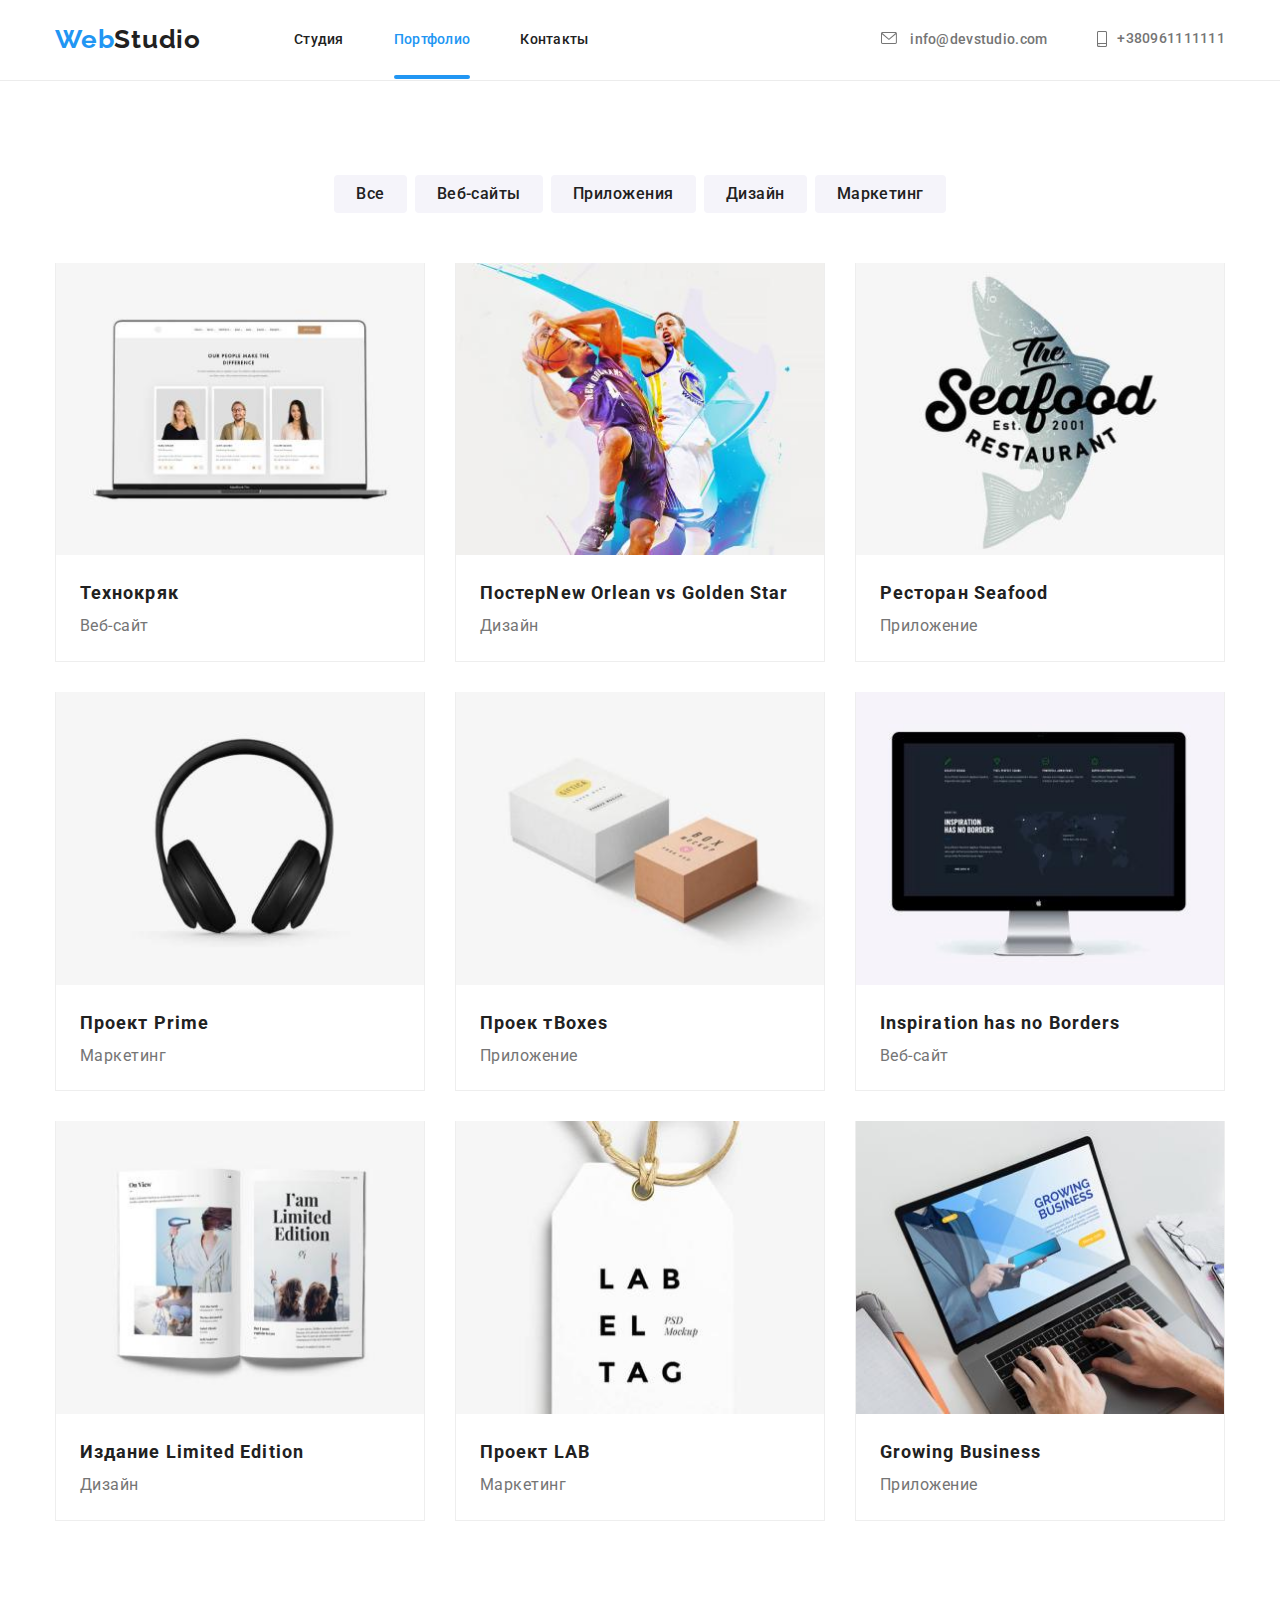
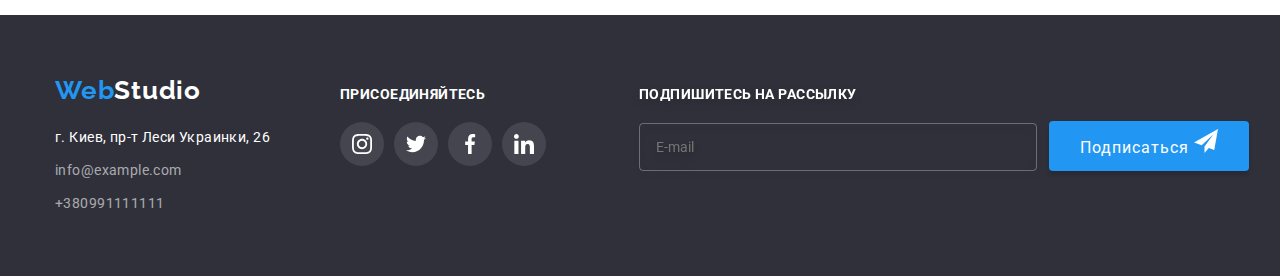
==== portfolio.html @ a3e9f8aa "Скопированы файлы" ====
<!DOCTYPE html>
<html lang="ru">

<head>
    <meta charset="UTF-8">
    <meta http-equiv="X-UA-Compatible" content="IE=edge">
    <meta name="viewport" content="width=device-width, initial-scale=1.0">
    <title>Document</title>
    <link rel="preconnect" href="https://fonts.googleapis.com"/>
    <link rel="preconnect" href="https://fonts.gstatic.com" crossorigin />
    <link href="https://fonts.googleapis.com/css2?family=Roboto:wght@400;500;700;900&family=Raleway:wght@700&display=swap"
      rel="stylesheet"/>
      <link rel="stylesheet" href="./css/modern-normalize.css">
    <link rel="stylesheet" href="./css/styles.css">
</head>
<body>
    <!--Header-->
    <header class="page-header">
        <div class="conteiner header-conteiner ">
            <nav class="section-nav">
                <a class="logo header-logo" lang="en" href="index.html">Web<span class="logo-dark">Studio</span></a>
                <ul class="menu-nav-list">
                    <li class="menu-nav-item"> <a class="menu-nav" href="index.html">Студия</a></li>
                    <li class="menu-nav-item"><a class="menu-nav current" href="portfolio.html">Портфолио</a></li>
                    <li class="menu-nav-item"><a class="menu-nav" href="">Контакты</a></li>
                </ul>
            </nav>
            <ul class="header-contacts">
                <li class="header-mail-item">
                    <a class="header-mail" lang="en" href="mailto:info@devstudio.com">
                        <svg class="contact-icon" width="16" height="12">
                            <use href="./images/icons.svg#icon-mail"></use>
                        </svg>
                        info@devstudio.com</a>
                </li>
                <li class="header-tel-item">
                    <a class="header-tel" href="tel:+380961111111">
                        <svg class="contact-icon" width="10" height="16">
                            <use href="./images/icons.svg#icon-smartphone"></use>
                        </svg>
                        +380961111111</a>
                </li>
            </ul>
        </div>
    </header>
    <main>
        <section class="section">
            <div class="conteiner">
            <h1 class="visually-hidden">Проекты</h1>
             <ul class="filters-list">
                <li class="filter-item"><button class="filter-btn" type="button">Все</button></li>
                <li class="filter-item"><button class="filter-btn" type="button">Веб-сайты</button></li>
                <li class="filter-item"><button class="filter-btn" type="button">Приложения</button></li>
                <li class="filter-item"><button class="filter-btn" type="button">Дизайн</button></li>
                <li class="filter-item"><button class="filter-btn" type="button">Маркетинг</button></li>
             </ul>
            <ul class="project-list">           
                <li class="project-item">
                    <a href=""class="project-link">
                    <div class="overlay">
                    <img src="./images/Технокряк.jpg" width="370" alt="Технокряк">
                    <p class="card-text"> Технокряк это современная площадка распространения коронавируса. Компании используют эту платформу 
                        для цифрового шпионажа и атак на защищённые сервера конкурентов.
                    </p>
                    </div>
                    <div class="project-title-text-discription"> 
                    <h2 class="project-title">Технокряк</h2>
                    <p class="project-text">Веб-сайт</p>
                    </div>
                    </a>            
                </li>             
                <li class="project-item">
                    <a href="" class="project-link">
                    <div class="overlay">
                    <img src="./images/Постер-New-Orlean-vs-Golden-Star.jpg" width="370" alt="Постер New Orlean vs Golden Star">
                    <p class="card-text"> Технокряк это современная площадка распространения коронавируса. Компании используют эту платформу
                        для цифрового шпионажа и атак на защищённые сервера конкурентов.
                    </p>
                    </div>
                    <div class="project-title-text-discription">  
                    <h2 class="project-title">Постер<span lang="en">New Orlean vs Golden Star</span></h2>
                    <p class="project-text">Дизайн</p>
                    </div>
                    </a>               
                </li>
                <li class="project-item">
                    <a href="" class="project-link">
                    <div class="overlay">
                    <img src="./images/Ресторан-Seafood.jpg" width="370" alt="Ресторан Seafood">
                    <p class="card-text"> Технокряк это современная площадка распространения коронавируса. Компании используют эту платформу
                        для цифрового шпионажа и атак на защищённые сервера конкурентов.
                    </p>
                    </div>
                    <div class="project-title-text-discription">  
                    <h2 class="project-title">Ресторан <span lang="en">Seafood</span></h2>
                    <p class="project-text">Приложение</p>
                    </div>
                    </a>               
                </li>
                <li class="project-item">
                    <a href="" class="project-link">
                    <div class="overlay">
                    <img src="./images/Проект-Prime.jpg" width="370" alt="Проект Prime">
                    <p class="card-text"> Технокряк это современная площадка распространения коронавируса. Компании используют эту платформу
                        для цифрового шпионажа и атак на защищённые сервера конкурентов.
                    </p>
                    </div>
                    <div class="project-title-text-discription">  
                    <h2 class="project-title">Проект <span lang="en">Prime</span></h2>
                    <p class="project-text">Маркетинг</p>
                </div>
                    </a>               
                </li>
                <li class="project-item">
                    <a href="" class="project-link">
                    <div class="overlay">
                    <img src="./images/Проект-Boxes.jpg" width="370" alt="Проект Boxes">
                    <p class="card-text"> Технокряк это современная площадка распространения коронавируса. Компании используют эту платформу
                        для цифрового шпионажа и атак на защищённые сервера конкурентов.
                    </p>
                    </div>
                    <div class="project-title-text-discription">  
                    <h2 class="project-title">Проек т<span lang="en">Boxes</span></h2>
                    <p class="project-text">Приложение</p>
                    </div>
                    </a>              
                </li>
                <li class="project-item">
                    <a href="" class="project-link">
                    <div class="overlay">
                    <img src="./images/Inspiration-has-no-Borders.jpg" width="370" alt="Inspiration has no Borders">
                    <p class="card-text"> Технокряк это современная площадка распространения коронавируса. Компании используют эту платформу
                        для цифрового шпионажа и атак на защищённые сервера конкурентов.
                    </p>
                    </div>
                    <div class="project-title-text-discription">  
                    <h3 class="project-title">Inspiration has no Borders</h3>
                    <p class="project-text">Веб-сайт</p>
                    </div>
                    </a>              
                </li>
                <li class="project-item">
                    <a href="" class="project-link">
                    <div class="overlay">
                        <img src="./images/Издание-Limited-Edition.jpg" width="370" alt="Издание Limited Edition">
                        <p class="card-text"> Технокряк это современная площадка распространения коронавируса. Компании используют эту платформу
                        для цифрового шпионажа и атак на защищённые сервера конкурентов.
                        </p>
                    </div>
                    <div class="project-title-text-discription">  
                        <h2 class="project-title">Издание <span lang="en">Limited Edition</span></h2>
                        <p class="project-text">Дизайн</p>
                    </div>
                    </a>              
                </li>
                <li class="project-item">
                    <a href="" class="project-link">
                    <div class="overlay">
                        <img src="./images/Проект-LAB.jpg" width="370" alt="Проект LAB">
                        <p class="card-text"> Технокряк это современная площадка распространения коронавируса. Компании используют эту платформу
                        для цифрового шпионажа и атак на защищённые сервера конкурентов.
                        </p>
                    </div>
                    <div class="project-title-text-discription">  
                        <h2 class="project-title">Проект <span lang="en">LAB</span></h2>
                        <p class="project-text">Маркетинг</p>
                    </div>
                    </a>
                </li>
                <li class="project-item">
                    <a href="" class="project-link">
                    <div class="overlay">
                        <img src="./images/Growing-Business.jpg" width="370" alt="Growing Business">
                        <p class="card-text"> Технокряк это современная площадка распространения коронавируса. Компании используют эту платформу
                        для цифрового шпионажа и атак на защищённые сервера конкурентов.
                        </p>
                    </div>
                    <div class="project-title-text-discription">  
                        <h2 class="project-title">Growing Business</h2>
                        <p class="project-text">Приложение</p>
                    </div>
                    </a>
                </li>
            </ul>
            </div>
        </section>
    </main>
<footer>
    <!--footer-->
    <section class="footer-section">
        <div class="conteiner main-footer-conteiner">
            <div class="contacts-info">
                <a class="logo" lang="en" href="">Web<span class="logo-white">Studio</span></a>
                <address class="address-section">
                    <ul class="list">
                        <li class="address-item">г. Киев, пр-т Леси Украинки, 26</li>
                        <li><a class="footer-mail" lang="en" href="mailto:info@example.com"> info@example.com</a>
                        </li>
                        <li><a class="footer-tel" href="tel:+380991111111">+380991111111</a></li>
                    </ul>
                </address>
            </div>
            <div class="footer-social">
                <h2 class="footer-title">присоединяйтесь</h2>
                <ul class="footer-social-list">
                    <li class="footer-social-item">
                        <a href="" class="footer-link">
                            <svg class="footer-icon" width="20" height="20">
                                <use href="./images/icons.svg#icon-instagram-footer"></use>
                            </svg>
                        </a>
                    </li>
                    <li class="footer-social-item">
                        <a href="" class="footer-link">
                            <svg class="footer-icon" width="20" height="20">
                                <use href="./images/icons.svg#icon-twitter-footer"></use>
                            </svg>
                        </a>
                    </li>
                    <li class="footer-social-item">
                        <a href="" class="footer-link">
                            <svg class="footer-icon" width="20" height="20">
                                <use href="./images/icons.svg#icon-facebok-footer"></use>
                            </svg>
                        </a>
                    </li>
                    <li class="footer-social-item">
                        <a href="" class="footer-link">
                            <svg class="footer-icon" width="20" height="20">
                                <use href="./images/icons.svg#icon-linkedin-footer"></use>
                            </svg>
                        </a>
                    </li>
                </ul>
            </div>
            <div class="footer-block">
                <form action="#" class="footer-form">
                    <div class="footer-form-box">
                        <label for="email" class="footer-form-text">Подпишитесь на рассылку
                            <input class="footer-input" type="email" name="user-email" id="email" placeholder="E-mail">
                        </label>
                    </div>
                    <button class="footer-form-btn" type="submit">Подписаться
                        <svg Width="24" height=24px>
                            <use href="./images/icons.svg#icon-icon-send"></use>
                        </svg>
                    </button>
                </form>
            </div>
        </div>
    </section>
</footer>
</body>
</html>
---- css/styles.css ----
:root {
  --main-color: #212121;
  --primary-text-color: #757575;
  --secondary-text-color: #ffffff;
  --hover-foces-color: #2196f3;
}
p,
h1,
h2,
h3,
h4,
h5,
h6 {
  margin: 0;
}
ul {
  margin: 0;
  padding: 0;
  list-style: none;
}
img {
  display: block;
  max-width: 100%;
  height: auto;
}

body {
  font-family: 'Roboto', sans-serif;
  color: var(--main-color);
}
.conteiner {
  width: 1200px;
  padding-left: 15px;
  padding-right: 15px;
  margin: 0 auto;
}
.visually-hidden {
  position: absolute;
  white-space: nowrap;
  width: 1px;
  height: 1px;
  overflow: hidden;
  border: 0;
  padding: 0;
  clip: rect(0 0 0 0);
  clip-path: inset(50%);
  margin: -1px;
}
a {
  text-decoration: none;
}

/*----header----*/
.page-header {
  padding-top: 24px;
  padding-bottom: 25px;
  border-bottom: 1px solid #ececec;
}
.header-conteiner {
  display: flex;
  align-items: center;
}
.logo {
  font-family: Raleway;
  font-weight: 700;
  font-size: 26px;
  line-height: 1.19;
  letter-spacing: 0.03em;
  color: var(--hover-foces-color);
}
.logo-dark {
  color: var(--main-color);
}
.logo-white {
  color: var(--secondary-text-color);
}
.section-nav {
  display: flex;
  align-items: center;
  border-bottom: var(--main-color);
}
.menu-nav-list {
  display: flex;
}
.header-contacts {
  display: flex;
  margin-left: auto;
}
.menu-nav-list .menu-nav-item:first-child {
  margin-left: 0;
}
.menu-nav-item {
  margin-left: 50px;
}
.header-logo {
  margin-right: 93px;
}
.menu-nav {
  font-weight: 500;
  font-size: 14px;
  line-height: 1.14;
  letter-spacing: 0.02em;
  color: var(--main-color);
  text-decoration: none;
  position: relative;
  transition: color 250ms cubic-bezier(0.4, 0, 0.2, 1);
}
.menu-nav.current {
  color: var(--hover-foces-color);
}
.menu-nav.current:after {
  position: absolute;
  content: '';
  display: block;
  width: 100%;
  height: 4px;
  border-radius: 2px;
  background-color: var(--hover-foces-color);
  bottom: -32px;
}
.menu-nav-item :hover,
.menu-nav-item :focus {
  color: var(--hover-foces-color);
}

.header-mail {
  font-weight: 500;
  font-size: 14px;
  line-height: 1.14;
  letter-spacing: 0.02em;
  color: var(--primary-text-color);
  transition: color 250ms cubic-bezier(0.4, 0, 0.2, 1);
}
.header-mail-item {
  margin-right: 50px;
}
.header-mail-item :hover,
.header-mail-item :focus {
  color: var(--hover-foces-color);
}
.header-tel {
  font-weight: 500;
  font-size: 14px;
  line-height: 1.14;
  letter-spacing: 0.02em;
  color: var(--primary-text-color);
  display: flex;
  align-items: center;
  transition: color 250ms cubic-bezier(0.4, 0, 0.2, 1);
}
.header-tel-item :hover,
.header-tel-item :focus {
  color: var(--hover-foces-color);
}
.header-contacts {
  display: flex;
  justify-content: center;
  align-items: center;
}
.contact-icon {
  margin-right: 10px;
  fill: var(--primary-text-color);
  transition: fill 250ms cubic-bezier(0.4, 0, 0.2, 1);
}
.header-tel-item :hover .contact-icon,
.header-tel-item :focus .contact-icon {
  fill: var(--hover-foces-color);
}
.header-mail-item :hover .contact-icon,
.header-mail-item :focus .contact-icon {
  fill: var(--hover-foces-color);
}

/*----index-html----*/
.section {
  padding-top: 94px;
  padding-bottom: 94px;
}

/*----heading-section----*/
.heading-section {
  padding: 200px 0;
  background-color: #2f303a;
  background-image: linear-gradient(
      rgba(47, 48, 58, 0.4),
      rgba(47, 48, 58, 0.4)
    ),
    url(../images/hero.jpg);
  background-repeat: no-repeat;
  background-size: cover;
  background-position: center;
  max-width: 1600px;
  margin-left: auto;
  margin-right: auto;
}

.heading-conteiner {
  text-align: center;
}
.heading {
  font-weight: 900;
  font-size: 44px;
  line-height: 1.36;
  text-align: center;
  letter-spacing: 0.06em;
  text-transform: uppercase;
  color: var(--secondary-text-color);
  margin-bottom: 30px;
  width: 696px;
  margin-right: auto;
  margin-left: auto;
}
.btn {
  min-width: 200px;
  height: 50px;
  cursor: pointer;
  font-size: 16px;
  line-height: 1.87;
  letter-spacing: 0.06em;
  color: var(--secondary-text-color);
  background: #2196f3;
  box-shadow: 0px 4px 4px rgba(0, 0, 0, 0.15);
  border-radius: 4px;
  border: transparent;
}

/*----feature-section----*/
.feature-list {
  display: flex;
}
.feature-list .feature-item {
  width: calc((100% - 90px) / 4);
  margin-right: 30px;
}
.feature-list .feature-item:nth-child(4n) {
  margin-right: 0px;
}
.subtitle {
  font-size: 14px;
  line-height: 1.14;
  letter-spacing: 0.03em;
  text-transform: uppercase;
  color: var(--main-color);
  margin-bottom: 10px;
}
.text {
  font-size: 14px;
  line-height: 1.71;
  letter-spacing: 0.03em;
  color: var(--primary-text-color);
}
.feature-thumb {
  background-color: #f5f4fa;
  border-radius: 4px;
  padding: 25px;
  margin-bottom: 30px;
  display: flex;
  justify-content: center;
}
/*----work-section----*/
.work-section {
  padding-top: 0;
}
.work-title {
  font-size: 36px;
  line-height: 1.16;
  text-align: center;
  letter-spacing: 0.03em;
  color: var(--main-color);
  margin-bottom: 50px;
}
.work-list {
  display: flex;
}
.work-list .work-item:first-child {
  margin-left: 0;
}
.work-item {
  margin-left: 30px;
  position: relative;
}
.label {
  display: flex;
  justify-content: center;
  align-items: center;

  background-color: rgba(47, 48, 58, 0.8);
  position: absolute;
  width: 100%;
  height: 70px;
  bottom: 0;
}
.label-text {
  font-weight: 700;
  font-size: 14px;
  line-height: 1.14;
  text-align: center;
  letter-spacing: 0.03em;
  text-transform: uppercase;
  color: var(--secondary-text-color);
}

/*----command-section----*/
.command-section {
  background-color: #f5f4fa;
}
.command-title {
  font-size: 36px;
  line-height: 1.16;
  text-align: center;
  letter-spacing: 0.03em;
  color: var(--main-color);
  margin-bottom: 50px;
}
.command-list {
  display: flex;
}
.command-item {
  background: #ffffff;
  box-shadow: 0px 1px 3px rgba(0, 0, 0, 0.12), 0px 1px 1px rgba(0, 0, 0, 0.14),
    0px 2px 1px rgba(0, 0, 0, 0.2);
  border-radius: 0px 0px 4px 4px;
  margin-right: 30px;
}
.command-list .command-item:last-child {
  margin-right: 0;
}
.command-item-discription {
  padding-bottom: 30px;
  padding-top: 30px;
}
.name {
  font-size: 16px;
  line-height: 1.18;
  text-align: center;
  letter-spacing: 0.03em;
  color: var(--main-color);
  margin-bottom: 10px;
}
.position {
  font-size: 16px;
  line-height: 1.18;
  text-align: center;
  letter-spacing: 0.03em;
  color: var(--primary-text-color);
  margin-bottom: 16px;
}

.social-list {
  display: flex;
  justify-content: center;
}
.social-item {
  width: 44px;
  height: 44px;
  margin-right: 10px;
}
.social-item:last-child {
  margin-right: 0;
}
.social-link {
  width: 100%;
  height: 100%;
  display: flex;
  align-items: center;
  justify-content: center;
  border-radius: 50%;
  transition: background-color 250ms cubic-bezier(0.4, 0, 0.2, 1);
}
.social-icon {
  fill: #afb1b8;
  transition: fill 250ms cubic-bezier(0.4, 0, 0.2, 1);
}
.social-link:hover,
.social-link:focus {
  background-color: var(--hover-foces-color);
}
.social-link:hover .social-icon,
.social-link:focus .social-icon {
  fill: var(--secondary-text-color);
}
/*----clients-section----*/
.clients-title {
  font-size: 36px;
  line-height: 1.16;
  text-align: center;
  letter-spacing: 0.03em;
  margin-bottom: 50px;
}
.clients-list {
  display: flex;
  justify-content: center;
}
.clients-item {
  width: 170px;
  height: 92px;
  margin-right: 30px;
}
.clients-item:last-child {
  margin-right: 0;
}
.clients-link {
  width: 100%;
  height: 100%;
  display: flex;
  align-items: center;
  justify-content: center;
  border: 1px solid #afb1b8;
  border-radius: 4px;
  transition: border-color 250ms cubic-bezier(0.4, 0, 0.2, 1);
}
.clients-link:hover,
.clients-link:focus {
  border-color: var(--hover-foces-color);
}
.clients-link:hover .clients-icon,
.clients-link:focus .clients-icon {
  fill: var(--hover-foces-color);
}

.clients-icon {
  fill: #afb1b8;
  transition: fill 250ms cubic-bezier(0.4, 0, 0.2, 1);
}

/*----footer----*/
.footer-section {
  background-color: #2f303a;
  padding-top: 60px;
  padding-bottom: 60px;
}
.main-footer-conteiner {
  align-items: baseline;
  display: flex;
}
.address-section {
  margin-top: 20px;
}
.address-item {
  font-style: normal;
  font-size: 14px;
  line-height: 1.71;
  letter-spacing: 0.03em;
  color: var(--secondary-text-color);
  margin-bottom: 9px;
  display: block;
}
.footer-mail {
  font-style: normal;
  font-size: 14px;
  line-height: 1.71;
  letter-spacing: 0.03em;
  color: rgba(255, 255, 255, 0.6);
  display: block;
  margin-bottom: 9px;
}
.footer-tel {
  font-style: normal;
  font-size: 14px;
  line-height: 1.71;
  letter-spacing: 0.03em;
  color: rgba(255, 255, 255, 0.6);
  margin-top: 9px;
}
.contacts-info {
  margin-right: 70px;
}
.footer-title {
  font-size: 14px;
  line-height: 16px;
  letter-spacing: 0.03em;
  text-transform: uppercase;
  color: var(--secondary-text-color);
  margin-bottom: 20px;
}
.footer-social-list {
  display: flex;
  align-items: center;
  justify-content: center;
  border-radius: 50%;
}
.footer-social-item {
  width: 44px;
  height: 44px;
  margin-right: 10px;
}
.footer-social-item:last-child {
  margin-right: 0;
}
.footer-link {
  width: 100%;
  height: 100%;
  display: flex;
  align-items: center;
  justify-content: center;
  border-radius: 50%;
  background-color: rgba(255, 255, 255, 0.1);
  transition: background-color 250ms cubic-bezier(0.4, 0, 0.2, 1);
}
.footer-icon {
  fill: var(--secondary-text-color);
}
.footer-link:hover,
.footer-link:focus {
  background-color: var(--hover-foces-color);
}
/*----portfolio-html----*/
.filters-list {
  display: flex;
  justify-content: center;
  margin-bottom: 50px;
}
.filters-list .filter-item + .filter-item {
  margin-left: 8px;
}
.filter-btn {
  font-family: Roboto;
  font-weight: 500;
  font-size: 16px;
  line-height: 1.62;
  text-align: center;
  letter-spacing: 0.03em;
  color: var(--main-color);
  border-style: var(--secondary-text-color);
  background-color: #f5f4fa;
  border-radius: 4px;
  padding: 6px 22px;
  transition: background-color 250ms cubic-bezier(0.4, 0, 0.2, 1),
    color 250ms cubic-bezier(0.4, 0, 0.2, 1),
    box-shadow 250ms cubic-bezier(0.4, 0, 0.2, 1);
}
.filter-item :hover,
.filter-item :focus {
  background-color: var(--hover-foces-color);
  color: #ffffff;
  cursor: pointer;
  border-radius: 4px;
  box-shadow: 0px 3px 1px rgba(0, 0, 0, 0.1), 0px 1px 2px rgba(0, 0, 0, 0.08),
    0px 2px 2px rgba(0, 0, 0, 0.12);
}

/*----project-section----*/
.project-list {
  display: flex;
  flex-wrap: wrap;
}
.project-item {
  width: 370px;
  margin-right: 30px;
  margin-bottom: 30px;
  background-color: #ffffff;
  border-right: 1px solid #eeeeee;
  border-bottom: 1px solid #eeeeee;
  border-left: 1px solid #eeeeee;
}

.project-item:nth-last-child(-n + 3) {
  margin-bottom: 0;
}
.project-item:nth-child(3n) {
  margin-right: 0;
}

.project-title {
  font-size: 18px;
  line-height: 2;
  letter-spacing: 0.06em;
  color: var(--main-color);
}
.project-text {
  font-size: 16px;
  line-height: 1.87;
  letter-spacing: 0.03em;
  color: var(--primary-text-color);
}
.project-title-text-discription {
  padding: 20px 24px 20px 24px;
}
.project-link {
  display: block;
  text-decoration: none;
  transition: box-shadow 250ms cubic-bezier(0.4, 0, 0.2, 1);
}
.project-link:hover,
.project-link:focus {
  box-shadow: 0px 1px 1px rgba(0, 0, 0, 0.12), 0px 4px 4px rgba(0, 0, 0, 0.06),
    1px 4px 6px rgba(0, 0, 0, 0.16);
}
.card-text {
  position: absolute;
  top: 100%;
  height: 100%;
  font-size: 18px;
  line-height: 1.55;
  letter-spacing: 0.03em;
  color: var(--secondary-text-color);
  background-color: rgba(33, 150, 243, 0.9);
  justify-content: center;
  text-align: left;
  padding: 63px 24px;
  transform: translateY(0);
  transition: transform 250ms cubic-bezier(0.4, 0, 0.2, 1);
}
.overlay {
  position: relative;
  overflow: hidden;
  display: flex;
}
.project-link:hover .card-text,
.project-link:focus .card-text {
  pointer-events: auto;
  transform: translateY(-100%);
}

.backdrop {
  width: 100vw;
  height: 100vh;
  background-color: rgba(0, 0, 0, 0.2);
  position: fixed;
  top: 0;
  transition: opacity 250ms cubic-bezier(0.4, 0, 0.2, 1),
    visibility 250ms cubic-bezier(0.4, 0, 0.2, 1);
}
.modal {
  position: absolute;
  width: 528px;
  min-height: 581px;
  background-color: var(--secondary-text-color);
  box-shadow: 0px 1px 3px rgba(0, 0, 0, 0.12), 0px 1px 1px rgba(0, 0, 0, 0.14),
    0px 2px 1px rgba(0, 0, 0, 0.2);
  border-radius: 4px;
  top: 50%;
  left: 50%;
  transform: translate(-50%, -50%);
  padding: 40px;
}
.modal-btn {
  cursor: pointer;
  background-color: var(--secondary-text-color);
  border: 1px solid rgba(0, 0, 0, 0.1);
  width: 30px;
  height: 30px;
  border-radius: 50%;
  position: absolute;
  top: 10px;
  right: 10px;
  display: flex;
  justify-content: center;
  align-items: center;
}
.backdrop.is-hidden {
  visibility: hidden;
  opacity: 0;
  pointer-events: none;
}
.modal-close-icon {
  fill: currentColor;
}
.modal-btn:hover,
.modal-btn:focus {
  color: var(--hover-foces-color);
}
.modal-form {
  display: flex;
  flex-direction: column;
}
.modal-form-head {
  font-weight: 700;
  font-size: 20px;
  line-height: 1.15;
  text-align: center;
  letter-spacing: 0.03em;
  color: var(--main-color);
  margin-bottom: 12px;
}
.modal-form-field {
  font-family: Roboto;
  font-style: normal;
  font-weight: 400;
  font-size: 12px;
  line-height: 14px;
  letter-spacing: 0.01em;
  color: var(--primary-text-color);
  margin-bottom: 10px;
}
.modal-form-wrapper {
  display: block;
  position: relative;
  margin-top: 4px;
}
.modal-form-input:focus {
  outline: none;
  border-color: var(--hover-foces-color);
}
.modal-form-input {
  cursor: pointer;
  width: 100%;
  height: 40px;
  border: 1px solid rgba(33, 33, 33, 0.2);
  border-radius: 4px;
  padding-left: 42px;
  transition: border-color 250ms cubic-bezier(0.4, 0, 0.2, 1);
}
.modal-form-icon {
  position: absolute;
  width: 18px;
  height: 18px;
  display: block;
  top: 50%;
  left: 12px;
  transform: translateY(-50%);
  transition: fill 250ms cubic-bezier(0.4, 0, 0.2, 1);
}

.modal-form-input:focus + .modal-form-icon {
  fill: var(--hover-foces-color);
}

.modal-form-message {
  width: 100%;
  height: 120px;
  border: 1px solid rgba(33, 33, 33, 0.2);
  border-radius: 4px;
  margin-top: 4px;
  padding: 12px 16px;
  margin-bottom: 20px;
  transition: border-color 250ms cubic-bezier(0.4, 0, 0.2, 1);
}
.modal-form-message::placeholder {
  font-size: 14px;
  line-height: 1.14;
  letter-spacing: 0.01em;
  color: rgba(117, 117, 117, 0.5);
}
.modal-form-message:focus {
  outline: none;
  border-color: var(--hover-foces-color);
}
.modal-form-checkbox-label {
  display: flex;
  align-items: center;
  justify-content: center;
  font-size: 14px;
  line-height: 1.71;
  letter-spacing: 0.03em;
  color: var(--primary-text-color);

  margin-bottom: 30px;
}
.modal-form-checkbox-label::before {
  display: block;
  content: '';
  width: 16px;
  height: 15px;
  background: #ffffff;
  border: 2px solid #212121;
  border-radius: 2px;
  cursor: pointer;
  margin-right: 8.328px;
}
.modal-form-checkbox:checked + .modal-form-checkbox-label::before {
  background-image: url(../images/icon-check.svg);
  background-color: var(--hover-foces-color);
  background-position: center;
  background-size: cover;
  background-repeat: no-repeat;
  background-origin: border-box;
  border-color: var(--hover-foces-color);
}
.modal-form-checkbox :focus ~ .modal-form-checkbox-label ::before {
  outline: 0.2px solid var(--hover-foces-color);
}
.modal-form-checkbox-link {
  text-decoration-line: underline;
  color: var(--hover-foces-color);
}
.modal-form-btn {
  min-width: 200px;
  height: 50px;
  cursor: pointer;
  font-size: 16px;
  line-height: 1.87;
  letter-spacing: 0.06em;
  color: var(--secondary-text-color);
  background: #2196f3;
  box-shadow: 0px 4px 4px rgba(0, 0, 0, 0.15);
  border-radius: 4px;
  border: transparent;
  align-self: center;
}
.footer-block {
  margin-left: 93px;
  position: relative;
}
.footer-form {
  display: flex;
  align-items: flex-end;
}
.footer-input {
  width: 100%;
  padding: 15px 16px;
  background-color: inherit;
  border-radius: 4px;
  border: 1px solid rgba(255, 255, 255, 0.3);
  filter: drop-shadow(0px 4px 4px rgba(0, 0, 0, 0.15));
  margin-top: 20px;
}
.footer-form-text {
  font-weight: 700;
  font-size: 14px;
  line-height: 1.14;
  letter-spacing: 0.03em;
  text-transform: uppercase;
  color: var(--secondary-text-color);
  margin-bottom: 20px;
}
.footer-form-box {
  display: flex;
  flex-direction: column;
  width: 398px;
  background-color: inherit;
  filter: drop-shadow(0px 4px 4px rgba(0, 0, 0, 0.15));
  border-radius: 4px;
  margin-right: 12px;
}
.footer-form-btn {
  position: absolute;
  min-width: 200px;
  height: 50px;
  cursor: pointer;
  font-size: 16px;
  line-height: 1.87;
  letter-spacing: 0.06em;
  color: var(--secondary-text-color);
  background: #2196f3;
  box-shadow: 0px 4px 4px rgba(0, 0, 0, 0.15);
  border-radius: 4px;
  border: transparent;
  top: 33%;
  left: 100%;
}
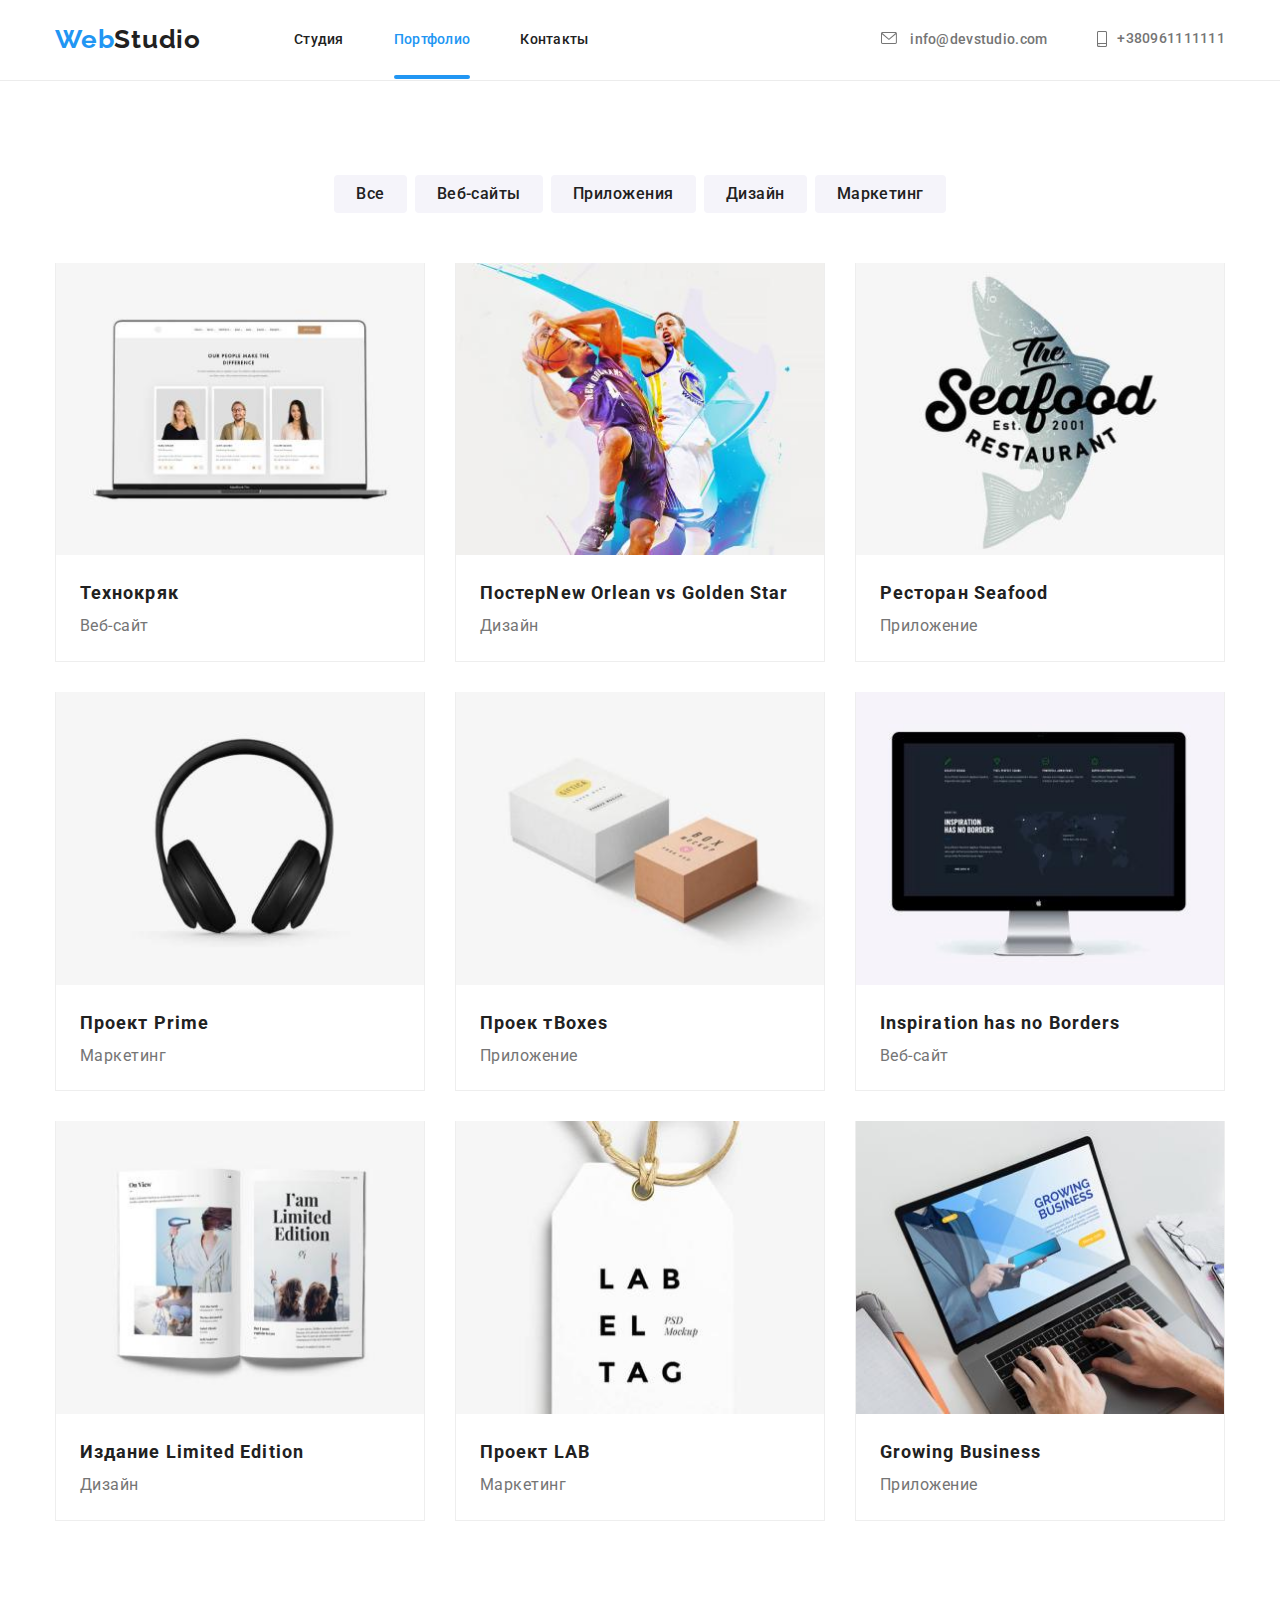
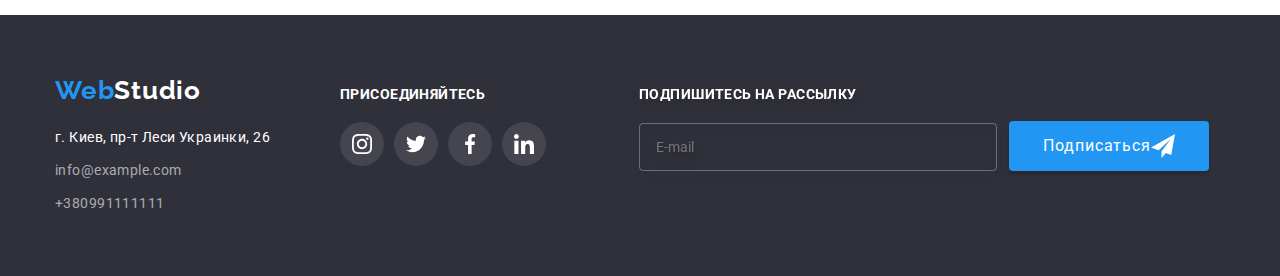
==== commit ef6fe1ef: "Выполнен рефакториyu CSS" ====
--- a/portfolio.html
+++ b/portfolio.html
@@ -11,7 +11,7 @@
     <link href="https://fonts.googleapis.com/css2?family=Roboto:wght@400;500;700;900&family=Raleway:wght@700&display=swap"
       rel="stylesheet"/>
       <link rel="stylesheet" href="./css/modern-normalize.css">
-    <link rel="stylesheet" href="./css/styles.css">
+    <link rel="stylesheet" href="./css/main.min.css">
 </head>
 <body>
     <!--Header-->
--- a/css/main.min.css
+++ b/css/main.min.css
@@ -0,0 +1,2 @@
+:root{--main-color: #212121;--primary-text-color: #757575;--secondary-text-color: #ffffff;--hover-foces-color: #2196f3}.visually-hidden{position:absolute;white-space:nowrap;width:1px;height:1px;overflow:hidden;border:0;padding:0;clip:rect(0 0 0 0);clip-path:inset(50%);margin:-1px}p,h1,h2,h3,h4,h5,h6{margin:0}ul{margin:0;padding:0;list-style:none}img{display:block;max-width:100%;height:auto}a{text-decoration:none}body{font-family:'Roboto', sans-serif;color:var(--main-color)}.conteiner{width:1200px;padding-left:15px;padding-right:15px;margin:0 auto}.section{padding-top:94px;padding-bottom:94px}.modal-form-btn{min-width:200px;height:50px;cursor:pointer;font-size:16px;line-height:1.87;letter-spacing:0.06em;color:var(--secondary-text-color);background:#2196f3;box-shadow:0px 4px 4px rgba(0,0,0,0.15);border-radius:4px;border:transparent;align-self:center}.social-list{display:flex;justify-content:center}.social-item{width:44px;height:44px;margin-right:10px}.social-item:last-child{margin-right:0}.social-link{width:100%;height:100%;display:flex;align-items:center;justify-content:center;border-radius:50%;transition:background-color 250ms cubic-bezier(0.4, 0, 0.2, 1)}.social-icon{fill:#afb1b8;transition:fill 250ms cubic-bezier(0.4, 0, 0.2, 1)}.social-link:hover,.social-link:focus{background-color:var(--hover-foces-color)}.social-link:hover .social-icon,.social-link:focus .social-icon{fill:var(--secondary-text-color)}.footer-social-list{display:flex;align-items:center;justify-content:center;border-radius:50%}.footer-social-item{width:44px;height:44px;margin-right:10px}.footer-social-item:last-child{margin-right:0}.footer-link{width:100%;height:100%;display:flex;align-items:center;justify-content:center;border-radius:50%;background-color:rgba(255,255,255,0.1);transition:background-color 250ms cubic-bezier(0.4, 0, 0.2, 1)}.footer-icon{fill:var(--secondary-text-color)}.footer-link:hover,.footer-link:focus{background-color:var(--hover-foces-color)}.backdrop{width:100vw;height:100vh;background-color:rgba(0,0,0,0.2);position:fixed;top:0;transition:opacity 250ms cubic-bezier(0.4, 0, 0.2, 1),visibility 250ms cubic-bezier(0.4, 0, 0.2, 1)}.backdrop.is-hidden{visibility:hidden;opacity:0;pointer-events:none}.modal{position:absolute;width:528px;min-height:581px;background-color:var(--secondary-text-color);box-shadow:0px 1px 3px rgba(0,0,0,0.12),0px 1px 1px rgba(0,0,0,0.14),0px 2px 1px rgba(0,0,0,0.2);border-radius:4px;top:50%;left:50%;transform:translate(-50%, -50%);padding:40px}.modal-btn{cursor:pointer;background-color:var(--secondary-text-color);border:1px solid rgba(0,0,0,0.1);width:30px;height:30px;border-radius:50%;position:absolute;top:10px;right:10px;display:flex;justify-content:center;align-items:center}.modal-close-icon{fill:currentColor}.modal-btn:hover,.modal-btn:focus{color:var(--hover-foces-color)}.modal-form{display:flex;flex-direction:column}.modal-form-head{font-weight:700;font-size:20px;line-height:1.15;text-align:center;letter-spacing:0.03em;color:var(--main-color);margin-bottom:12px}.modal-form-field{font-family:Roboto;font-style:normal;font-weight:400;font-size:12px;line-height:14px;letter-spacing:0.01em;color:var(--primary-text-color);margin-bottom:10px}.modal-form-wrapper{display:block;position:relative;margin-top:4px}.modal-form-input:focus{outline:none;border-color:var(--hover-foces-color)}.modal-form-input{cursor:pointer;width:100%;height:40px;border:1px solid rgba(33,33,33,0.2);border-radius:4px;padding-left:42px;transition:border-color 250ms cubic-bezier(0.4, 0, 0.2, 1)}.modal-form-icon{position:absolute;width:18px;height:18px;display:block;top:50%;left:12px;transform:translateY(-50%);transition:fill 250ms cubic-bezier(0.4, 0, 0.2, 1)}.modal-form-input:focus+.modal-form-icon{fill:var(--hover-foces-color)}.modal-form-message{display:block;width:100%;height:120px;border:1px solid rgba(33,33,33,0.2);border-radius:4px;margin-top:4px;padding:12px 16px;transition:border-color 250ms cubic-bezier(0.4, 0, 0.2, 1)}.modal-form-message::placeholder{font-size:14px;line-height:1.14;letter-spacing:0.01em;color:rgba(117,117,117,0.5)}.modal-form-message:focus{outline:none;border-color:var(--hover-foces-color)}.modal-form-checkbox-label{cursor:pointer;display:flex;align-items:center;justify-content:center;font-size:14px;line-height:1.71;letter-spacing:0.03em;color:var(--primary-text-color);margin-top:20px;margin-bottom:30px}.modal-form-checkbox-label::before{display:block;content:'';width:16px;height:15px;background:#ffffff;border:2px solid #212121;border-radius:2px;cursor:pointer;margin-right:8px}.modal-form-checkbox:checked+.modal-form-checkbox-label::before{background-image:url(../images/icon-check.svg);background-color:var(--hover-foces-color);background-position:center;background-size:cover;background-repeat:no-repeat;background-origin:border-box;border-color:var(--hover-foces-color)}.modal-form-checkbox :focus ~ .modal-form-checkbox-label ::before{outline:0.2px solid var(--hover-foces-color)}.modal-form-checkbox-link{text-decoration-line:underline;color:var(--hover-foces-color)}.logo{font-family:Raleway;font-weight:700;font-size:26px;line-height:1.19;letter-spacing:0.03em;color:var(--hover-foces-color)}.logo-dark{color:var(--main-color)}.logo-white{color:var(--secondary-text-color)}.page-header{padding-top:24px;padding-bottom:25px;border-bottom:1px solid #ececec}.header-conteiner{display:flex;align-items:center}.section-nav{display:flex;align-items:center;border-bottom:var(--main-color)}.menu-nav-list{display:flex}.header-contacts{display:flex;margin-left:auto}.menu-nav-list .menu-nav-item:first-child{margin-left:0}.menu-nav-item{margin-left:50px}.header-logo{margin-right:93px}.menu-nav{font-weight:500;font-size:14px;line-height:1.14;letter-spacing:0.02em;color:var(--main-color);text-decoration:none;position:relative;transition:color 250ms cubic-bezier(0.4, 0, 0.2, 1)}.menu-nav.current{color:var(--hover-foces-color)}.menu-nav.current:after{position:absolute;content:'';display:block;width:100%;height:4px;border-radius:2px;background-color:var(--hover-foces-color);bottom:-32px}.menu-nav-item :hover,.menu-nav-item :focus{color:var(--hover-foces-color)}.header-mail{font-weight:500;font-size:14px;line-height:1.14;letter-spacing:0.02em;color:var(--primary-text-color);transition:color 250ms cubic-bezier(0.4, 0, 0.2, 1)}.header-mail-item{margin-right:50px}.header-mail-item :hover,.header-mail-item :focus{color:var(--hover-foces-color)}.header-tel{font-weight:500;font-size:14px;line-height:1.14;letter-spacing:0.02em;color:var(--primary-text-color);display:flex;align-items:center;transition:color 250ms cubic-bezier(0.4, 0, 0.2, 1)}.header-tel-item :hover,.header-tel-item :focus{color:var(--hover-foces-color)}.header-contacts{display:flex;justify-content:center;align-items:center}.contact-icon{margin-right:10px;fill:var(--primary-text-color);transition:fill 250ms cubic-bezier(0.4, 0, 0.2, 1)}.header-tel-item :hover .contact-icon,.header-tel-item :focus .contact-icon{fill:var(--hover-foces-color)}.header-mail-item :hover .contact-icon,.header-mail-item :focus .contact-icon{fill:var(--hover-foces-color)}.heading-section{padding:200px 0;background-color:#2f303a;background-image:linear-gradient(rgba(47,48,58,0.4), rgba(47,48,58,0.4)),url(../images/hero.jpg);background-repeat:no-repeat;background-size:cover;background-position:center;max-width:1600px;margin-left:auto;margin-right:auto}.heading-conteiner{text-align:center}.heading{font-weight:900;font-size:44px;line-height:1.36;text-align:center;letter-spacing:0.06em;text-transform:uppercase;color:var(--secondary-text-color);margin-bottom:30px;width:696px;margin-right:auto;margin-left:auto}.btn{min-width:200px;height:50px;cursor:pointer;font-size:16px;line-height:1.87;letter-spacing:0.06em;color:var(--secondary-text-color);background:#2196f3;box-shadow:0px 4px 4px rgba(0,0,0,0.15);border-radius:4px;border:transparent}.feature-list{display:flex}.feature-list .feature-item{width:calc((100% - 90px) / 4);margin-right:30px}.feature-list .feature-item:nth-child(4n){margin-right:0px}.subtitle{font-size:14px;line-height:1.14;letter-spacing:0.03em;text-transform:uppercase;color:var(--main-color);margin-bottom:10px}.text{font-size:14px;line-height:1.71;letter-spacing:0.03em;color:var(--primary-text-color)}.feature-thumb{background-color:#f5f4fa;border-radius:4px;padding:25px;margin-bottom:30px;display:flex;justify-content:center}.work-section{padding-top:0}.work-title{font-size:36px;line-height:1.16;text-align:center;letter-spacing:0.03em;color:var(--main-color);margin-bottom:50px}.work-list{display:flex}.work-list .work-item:first-child{margin-left:0}.work-item{margin-left:30px;position:relative}.label{display:flex;justify-content:center;align-items:center;background-color:rgba(47,48,58,0.8);position:absolute;width:100%;height:70px;bottom:0}.label-text{font-weight:700;font-size:14px;line-height:1.14;text-align:center;letter-spacing:0.03em;text-transform:uppercase;color:var(--secondary-text-color)}.command-section{background-color:#f5f4fa}.command-title{font-size:36px;line-height:1.16;text-align:center;letter-spacing:0.03em;color:var(--main-color);margin-bottom:50px}.command-list{display:flex}.command-item{background:#ffffff;box-shadow:0px 1px 3px rgba(0,0,0,0.12),0px 1px 1px rgba(0,0,0,0.14),0px 2px 1px rgba(0,0,0,0.2);border-radius:0px 0px 4px 4px;margin-right:30px}.command-list .command-item:last-child{margin-right:0}.command-item-discription{padding-bottom:30px;padding-top:30px}.name{font-size:16px;line-height:1.18;text-align:center;letter-spacing:0.03em;color:var(--main-color);margin-bottom:10px}.position{font-size:16px;line-height:1.18;text-align:center;letter-spacing:0.03em;color:var(--primary-text-color);margin-bottom:16px}.clients-title{font-size:36px;line-height:1.16;text-align:center;letter-spacing:0.03em;margin-bottom:50px}.clients-list{display:flex;justify-content:center}.clients-item{width:170px;height:92px;margin-right:30px}.clients-item:last-child{margin-right:0}.clients-link{width:100%;height:100%;display:flex;align-items:center;justify-content:center;border:1px solid #afb1b8;border-radius:4px;transition:border-color 250ms cubic-bezier(0.4, 0, 0.2, 1)}.clients-link:hover,.clients-link:focus{border-color:var(--hover-foces-color)}.clients-link:hover .clients-icon,.clients-link:focus .clients-icon{fill:var(--hover-foces-color)}.clients-icon{fill:#afb1b8;transition:fill 250ms cubic-bezier(0.4, 0, 0.2, 1)}.footer-section{background-color:#2f303a;padding-top:60px;padding-bottom:60px}.main-footer-conteiner{align-items:baseline;display:flex}.address-section{margin-top:20px}.address-item{font-style:normal;font-size:14px;line-height:1.71;letter-spacing:0.03em;color:var(--secondary-text-color);margin-bottom:9px;display:block}.footer-mail{font-style:normal;font-size:14px;line-height:1.71;letter-spacing:0.03em;color:rgba(255,255,255,0.6);display:block;margin-bottom:9px}.footer-tel{font-style:normal;font-size:14px;line-height:1.71;letter-spacing:0.03em;color:rgba(255,255,255,0.6);margin-top:9px}.contacts-info{margin-right:70px}.footer-title{font-size:14px;line-height:16px;letter-spacing:0.03em;text-transform:uppercase;color:var(--secondary-text-color);margin-bottom:20px}.footer-block{margin-left:93px}.footer-form{display:flex;align-items:flex-end}.footer-input{width:358px;padding:15px 16px;background-color:inherit;border-radius:4px;border:1px solid rgba(255,255,255,0.3);filter:drop-shadow(0px 4px 4px rgba(0,0,0,0.15));margin-top:20px}.footer-form-text{font-weight:700;font-size:14px;line-height:1.14;letter-spacing:0.03em;text-transform:uppercase;color:var(--secondary-text-color)}.footer-form-box{width:358px;background-color:inherit;filter:drop-shadow(0px 4px 4px rgba(0,0,0,0.15));border-radius:4px}.footer-form-btn{display:flex;align-items:center;justify-content:center;min-width:200px;height:50px;cursor:pointer;font-size:16px;line-height:1.87;letter-spacing:0.06em;color:var(--secondary-text-color);background:#2196f3;box-shadow:0px 4px 4px rgba(0,0,0,0.15);border-radius:4px;border:transparent;margin-left:12px}.footer-form-icon{margin-left:10px}.filters-list{display:flex;justify-content:center;margin-bottom:50px}.filters-list .filter-item+.filter-item{margin-left:8px}.filter-btn{font-family:Roboto;font-weight:500;font-size:16px;line-height:1.62;text-align:center;letter-spacing:0.03em;color:var(--main-color);border-style:var(--secondary-text-color);background-color:#f5f4fa;border-radius:4px;padding:6px 22px;transition:background-color 250ms cubic-bezier(0.4, 0, 0.2, 1),color 250ms cubic-bezier(0.4, 0, 0.2, 1),box-shadow 250ms cubic-bezier(0.4, 0, 0.2, 1)}.filter-item :hover,.filter-item :focus{background-color:var(--hover-foces-color);color:#ffffff;cursor:pointer;border-radius:4px;box-shadow:0px 3px 1px rgba(0,0,0,0.1),0px 1px 2px rgba(0,0,0,0.08),0px 2px 2px rgba(0,0,0,0.12)}.project-list{display:flex;flex-wrap:wrap}.project-item{width:370px;margin-right:30px;margin-bottom:30px;background-color:#ffffff;border-right:1px solid #eeeeee;border-bottom:1px solid #eeeeee;border-left:1px solid #eeeeee}.project-item:nth-last-child(-n+3){margin-bottom:0}.project-item:nth-child(3n){margin-right:0}.project-title{font-size:18px;line-height:2;letter-spacing:0.06em;color:var(--main-color)}.project-text{font-size:16px;line-height:1.87;letter-spacing:0.03em;color:var(--primary-text-color)}.project-title-text-discription{padding:20px 24px 20px 24px}.project-link{display:block;text-decoration:none;transition:box-shadow 250ms cubic-bezier(0.4, 0, 0.2, 1)}.project-link:hover,.project-link:focus{box-shadow:0px 1px 1px rgba(0,0,0,0.12),0px 4px 4px rgba(0,0,0,0.06),1px 4px 6px rgba(0,0,0,0.16)}.card-text{position:absolute;top:100%;height:100%;font-size:18px;line-height:1.55;letter-spacing:0.03em;color:var(--secondary-text-color);background-color:rgba(33,150,243,0.9);justify-content:center;text-align:left;padding:63px 24px;transform:translateY(0);transition:transform 250ms cubic-bezier(0.4, 0, 0.2, 1)}.overlay{position:relative;overflow:hidden;display:flex}.project-link:hover .card-text,.project-link:focus .card-text{pointer-events:auto;transform:translateY(-100%)}
+/*# sourceMappingURL=main.min.css.map */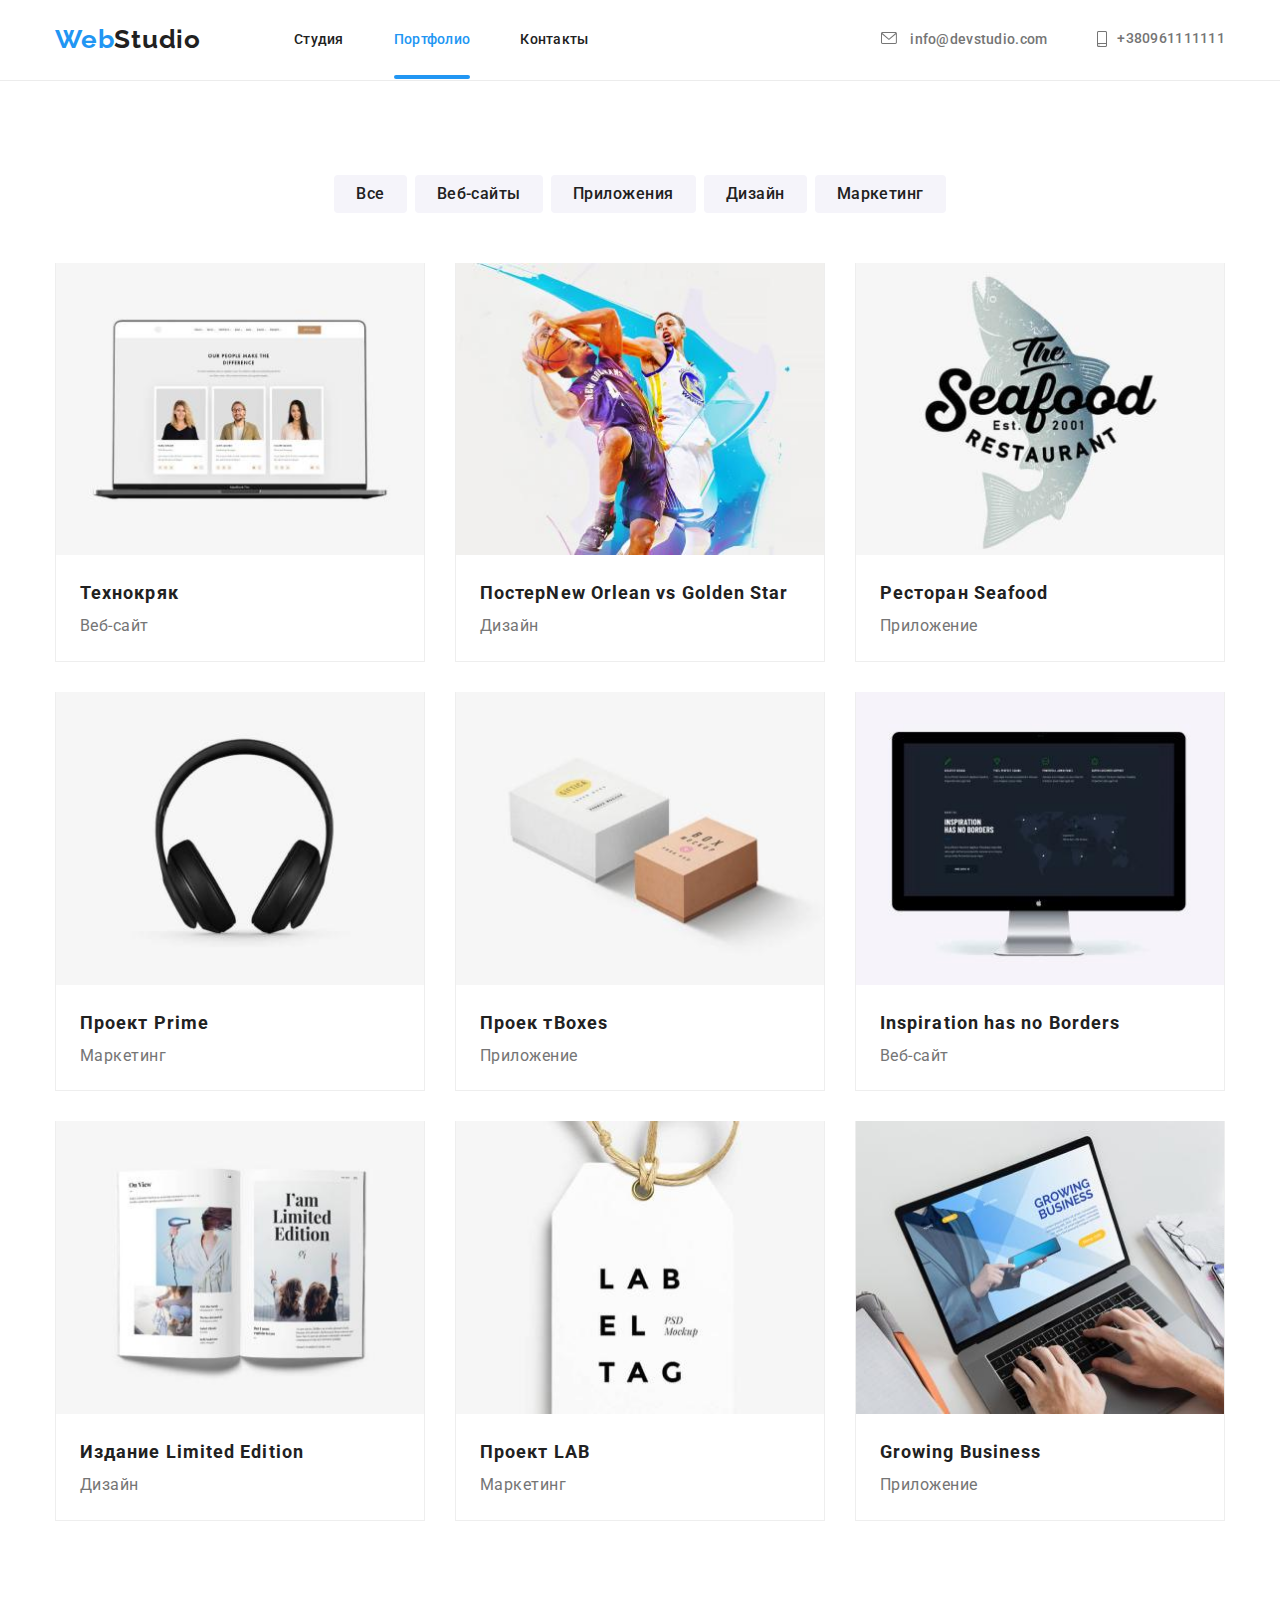
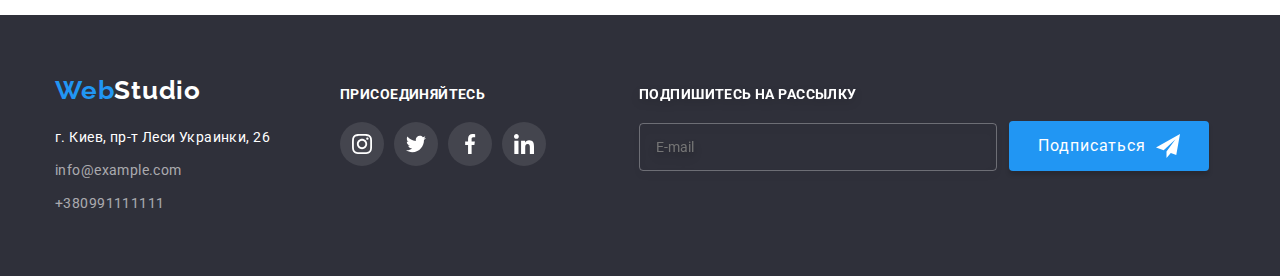
==== commit a668bd52: "Сделана вложенность" ====
--- a/portfolio.html
+++ b/portfolio.html
@@ -11,7 +11,7 @@
     <link href="https://fonts.googleapis.com/css2?family=Roboto:wght@400;500;700;900&family=Raleway:wght@700&display=swap"
       rel="stylesheet"/>
       <link rel="stylesheet" href="./css/modern-normalize.css">
-    <link rel="stylesheet" href="./css/main.min.css">
+    <link rel="stylesheet" href="./css/styles.css">
 </head>
 <body>
     <!--Header-->
@@ -241,7 +241,7 @@
                         </label>
                     </div>
                     <button class="footer-form-btn" type="submit">Подписаться
-                        <svg Width="24" height=24px>
+                        <svg Width="24" height="24" class="footer-form-icon">
                             <use href="./images/icons.svg#icon-icon-send"></use>
                         </svg>
                     </button>
--- a/css/styles.css
+++ b/css/styles.css
@@ -0,0 +1,842 @@
+:root {
+  --main-color: #212121;
+  --primary-text-color: #757575;
+  --secondary-text-color: #ffffff;
+  --hover-foces-color: #2196f3;
+}
+p,
+h1,
+h2,
+h3,
+h4,
+h5,
+h6 {
+  margin: 0;
+}
+ul {
+  margin: 0;
+  padding: 0;
+  list-style: none;
+}
+img {
+  display: block;
+  max-width: 100%;
+  height: auto;
+}
+
+body {
+  font-family: 'Roboto', sans-serif;
+  color: var(--main-color);
+}
+.conteiner {
+  width: 1200px;
+  padding-left: 15px;
+  padding-right: 15px;
+  margin: 0 auto;
+}
+.visually-hidden {
+  position: absolute;
+  white-space: nowrap;
+  width: 1px;
+  height: 1px;
+  overflow: hidden;
+  border: 0;
+  padding: 0;
+  clip: rect(0 0 0 0);
+  clip-path: inset(50%);
+  margin: -1px;
+}
+a {
+  text-decoration: none;
+}
+
+/*----header----*/
+.page-header {
+  padding-top: 24px;
+  padding-bottom: 25px;
+  border-bottom: 1px solid #ececec;
+}
+.header-conteiner {
+  display: flex;
+  align-items: center;
+}
+.logo {
+  font-family: Raleway;
+  font-weight: 700;
+  font-size: 26px;
+  line-height: 1.19;
+  letter-spacing: 0.03em;
+  color: var(--hover-foces-color);
+}
+.logo-dark {
+  color: var(--main-color);
+}
+.logo-white {
+  color: var(--secondary-text-color);
+}
+.section-nav {
+  display: flex;
+  align-items: center;
+  border-bottom: var(--main-color);
+}
+.menu-nav-list {
+  display: flex;
+}
+.header-contacts {
+  display: flex;
+  margin-left: auto;
+}
+.menu-nav-list .menu-nav-item:first-child {
+  margin-left: 0;
+}
+.menu-nav-item {
+  margin-left: 50px;
+}
+.header-logo {
+  margin-right: 93px;
+}
+.menu-nav {
+  font-weight: 500;
+  font-size: 14px;
+  line-height: 1.14;
+  letter-spacing: 0.02em;
+  color: var(--main-color);
+  text-decoration: none;
+  position: relative;
+  transition: color 250ms cubic-bezier(0.4, 0, 0.2, 1);
+}
+.menu-nav.current {
+  color: var(--hover-foces-color);
+}
+.menu-nav.current:after {
+  position: absolute;
+  content: '';
+  display: block;
+  width: 100%;
+  height: 4px;
+  border-radius: 2px;
+  background-color: var(--hover-foces-color);
+  bottom: -32px;
+}
+.menu-nav-item :hover,
+.menu-nav-item :focus {
+  color: var(--hover-foces-color);
+}
+
+.header-mail {
+  font-weight: 500;
+  font-size: 14px;
+  line-height: 1.14;
+  letter-spacing: 0.02em;
+  color: var(--primary-text-color);
+  transition: color 250ms cubic-bezier(0.4, 0, 0.2, 1);
+}
+.header-mail-item {
+  margin-right: 50px;
+}
+.header-mail-item :hover,
+.header-mail-item :focus {
+  color: var(--hover-foces-color);
+}
+.header-tel {
+  font-weight: 500;
+  font-size: 14px;
+  line-height: 1.14;
+  letter-spacing: 0.02em;
+  color: var(--primary-text-color);
+  display: flex;
+  align-items: center;
+  transition: color 250ms cubic-bezier(0.4, 0, 0.2, 1);
+}
+.header-tel-item :hover,
+.header-tel-item :focus {
+  color: var(--hover-foces-color);
+}
+.header-contacts {
+  display: flex;
+  justify-content: center;
+  align-items: center;
+}
+.contact-icon {
+  margin-right: 10px;
+  fill: var(--primary-text-color);
+  transition: fill 250ms cubic-bezier(0.4, 0, 0.2, 1);
+}
+.header-tel-item :hover .contact-icon,
+.header-tel-item :focus .contact-icon {
+  fill: var(--hover-foces-color);
+}
+.header-mail-item :hover .contact-icon,
+.header-mail-item :focus .contact-icon {
+  fill: var(--hover-foces-color);
+}
+
+/*----index-html----*/
+.section {
+  padding-top: 94px;
+  padding-bottom: 94px;
+}
+
+/*----heading-section----*/
+.heading-section {
+  padding: 200px 0;
+  background-color: #2f303a;
+  background-image: linear-gradient(
+      rgba(47, 48, 58, 0.4),
+      rgba(47, 48, 58, 0.4)
+    ),
+    url(../images/hero.jpg);
+  background-repeat: no-repeat;
+  background-size: cover;
+  background-position: center;
+  max-width: 1600px;
+  margin-left: auto;
+  margin-right: auto;
+}
+
+.heading-conteiner {
+  text-align: center;
+}
+.heading {
+  font-weight: 900;
+  font-size: 44px;
+  line-height: 1.36;
+  text-align: center;
+  letter-spacing: 0.06em;
+  text-transform: uppercase;
+  color: var(--secondary-text-color);
+  margin-bottom: 30px;
+  width: 696px;
+  margin-right: auto;
+  margin-left: auto;
+}
+.btn {
+  min-width: 200px;
+  height: 50px;
+  cursor: pointer;
+  font-size: 16px;
+  line-height: 1.87;
+  letter-spacing: 0.06em;
+  color: var(--secondary-text-color);
+  background: #2196f3;
+  box-shadow: 0px 4px 4px rgba(0, 0, 0, 0.15);
+  border-radius: 4px;
+  border: transparent;
+}
+
+/*----feature-section----*/
+.feature-list {
+  display: flex;
+}
+.feature-list .feature-item {
+  width: calc((100% - 90px) / 4);
+  margin-right: 30px;
+}
+.feature-list .feature-item:nth-child(4n) {
+  margin-right: 0px;
+}
+.subtitle {
+  font-size: 14px;
+  line-height: 1.14;
+  letter-spacing: 0.03em;
+  text-transform: uppercase;
+  color: var(--main-color);
+  margin-bottom: 10px;
+}
+.text {
+  font-size: 14px;
+  line-height: 1.71;
+  letter-spacing: 0.03em;
+  color: var(--primary-text-color);
+}
+.feature-thumb {
+  background-color: #f5f4fa;
+  border-radius: 4px;
+  padding: 25px;
+  margin-bottom: 30px;
+  display: flex;
+  justify-content: center;
+}
+/*----work-section----*/
+.work-section {
+  padding-top: 0;
+}
+.work-title {
+  font-size: 36px;
+  line-height: 1.16;
+  text-align: center;
+  letter-spacing: 0.03em;
+  color: var(--main-color);
+  margin-bottom: 50px;
+}
+.work-list {
+  display: flex;
+}
+.work-list .work-item:first-child {
+  margin-left: 0;
+}
+.work-item {
+  margin-left: 30px;
+  position: relative;
+}
+.label {
+  display: flex;
+  justify-content: center;
+  align-items: center;
+
+  background-color: rgba(47, 48, 58, 0.8);
+  position: absolute;
+  width: 100%;
+  height: 70px;
+  bottom: 0;
+}
+.label-text {
+  font-weight: 700;
+  font-size: 14px;
+  line-height: 1.14;
+  text-align: center;
+  letter-spacing: 0.03em;
+  text-transform: uppercase;
+  color: var(--secondary-text-color);
+}
+
+/*----command-section----*/
+.command-section {
+  background-color: #f5f4fa;
+}
+.command-title {
+  font-size: 36px;
+  line-height: 1.16;
+  text-align: center;
+  letter-spacing: 0.03em;
+  color: var(--main-color);
+  margin-bottom: 50px;
+}
+.command-list {
+  display: flex;
+}
+.command-item {
+  background: #ffffff;
+  box-shadow: 0px 1px 3px rgba(0, 0, 0, 0.12), 0px 1px 1px rgba(0, 0, 0, 0.14),
+    0px 2px 1px rgba(0, 0, 0, 0.2);
+  border-radius: 0px 0px 4px 4px;
+  margin-right: 30px;
+}
+.command-list .command-item:last-child {
+  margin-right: 0;
+}
+.command-item-discription {
+  padding-bottom: 30px;
+  padding-top: 30px;
+}
+.name {
+  font-size: 16px;
+  line-height: 1.18;
+  text-align: center;
+  letter-spacing: 0.03em;
+  color: var(--main-color);
+  margin-bottom: 10px;
+}
+.position {
+  font-size: 16px;
+  line-height: 1.18;
+  text-align: center;
+  letter-spacing: 0.03em;
+  color: var(--primary-text-color);
+  margin-bottom: 16px;
+}
+
+.social-list {
+  display: flex;
+  justify-content: center;
+}
+.social-item {
+  width: 44px;
+  height: 44px;
+  margin-right: 10px;
+}
+.social-item:last-child {
+  margin-right: 0;
+}
+.social-link {
+  width: 100%;
+  height: 100%;
+  display: flex;
+  align-items: center;
+  justify-content: center;
+  border-radius: 50%;
+  transition: background-color 250ms cubic-bezier(0.4, 0, 0.2, 1);
+}
+.social-icon {
+  fill: #afb1b8;
+  transition: fill 250ms cubic-bezier(0.4, 0, 0.2, 1);
+}
+.social-link:hover,
+.social-link:focus {
+  background-color: var(--hover-foces-color);
+}
+.social-link:hover .social-icon,
+.social-link:focus .social-icon {
+  fill: var(--secondary-text-color);
+}
+/*----clients-section----*/
+.clients-title {
+  font-size: 36px;
+  line-height: 1.16;
+  text-align: center;
+  letter-spacing: 0.03em;
+  margin-bottom: 50px;
+}
+.clients-list {
+  display: flex;
+  justify-content: center;
+}
+.clients-item {
+  width: 170px;
+  height: 92px;
+  margin-right: 30px;
+}
+.clients-item:last-child {
+  margin-right: 0;
+}
+.clients-link {
+  width: 100%;
+  height: 100%;
+  display: flex;
+  align-items: center;
+  justify-content: center;
+  border: 1px solid #afb1b8;
+  border-radius: 4px;
+  transition: border-color 250ms cubic-bezier(0.4, 0, 0.2, 1);
+}
+.clients-link:hover,
+.clients-link:focus {
+  border-color: var(--hover-foces-color);
+}
+.clients-link:hover .clients-icon,
+.clients-link:focus .clients-icon {
+  fill: var(--hover-foces-color);
+}
+
+.clients-icon {
+  fill: #afb1b8;
+  transition: fill 250ms cubic-bezier(0.4, 0, 0.2, 1);
+}
+
+/*----footer----*/
+.footer-section {
+  background-color: #2f303a;
+  padding-top: 60px;
+  padding-bottom: 60px;
+}
+.main-footer-conteiner {
+  align-items: baseline;
+  display: flex;
+}
+.address-section {
+  margin-top: 20px;
+}
+.address-item {
+  font-style: normal;
+  font-size: 14px;
+  line-height: 1.71;
+  letter-spacing: 0.03em;
+  color: var(--secondary-text-color);
+  margin-bottom: 9px;
+  display: block;
+}
+.footer-mail {
+  font-style: normal;
+  font-size: 14px;
+  line-height: 1.71;
+  letter-spacing: 0.03em;
+  color: rgba(255, 255, 255, 0.6);
+  display: block;
+  margin-bottom: 9px;
+}
+.footer-tel {
+  font-style: normal;
+  font-size: 14px;
+  line-height: 1.71;
+  letter-spacing: 0.03em;
+  color: rgba(255, 255, 255, 0.6);
+  margin-top: 9px;
+}
+.contacts-info {
+  margin-right: 70px;
+}
+.footer-title {
+  font-size: 14px;
+  line-height: 16px;
+  letter-spacing: 0.03em;
+  text-transform: uppercase;
+  color: var(--secondary-text-color);
+  margin-bottom: 20px;
+}
+.footer-social-list {
+  display: flex;
+  align-items: center;
+  justify-content: center;
+  border-radius: 50%;
+}
+.footer-social-item {
+  width: 44px;
+  height: 44px;
+  margin-right: 10px;
+}
+.footer-social-item:last-child {
+  margin-right: 0;
+}
+.footer-link {
+  width: 100%;
+  height: 100%;
+  display: flex;
+  align-items: center;
+  justify-content: center;
+  border-radius: 50%;
+  background-color: rgba(255, 255, 255, 0.1);
+  transition: background-color 250ms cubic-bezier(0.4, 0, 0.2, 1);
+}
+.footer-icon {
+  fill: var(--secondary-text-color);
+}
+.footer-link:hover,
+.footer-link:focus {
+  background-color: var(--hover-foces-color);
+}
+/*----portfolio-html----*/
+.filters-list {
+  display: flex;
+  justify-content: center;
+  margin-bottom: 50px;
+}
+.filters-list .filter-item + .filter-item {
+  margin-left: 8px;
+}
+.filter-btn {
+  font-family: Roboto;
+  font-weight: 500;
+  font-size: 16px;
+  line-height: 1.62;
+  text-align: center;
+  letter-spacing: 0.03em;
+  color: var(--main-color);
+  border-style: var(--secondary-text-color);
+  background-color: #f5f4fa;
+  border-radius: 4px;
+  padding: 6px 22px;
+  transition: background-color 250ms cubic-bezier(0.4, 0, 0.2, 1),
+    color 250ms cubic-bezier(0.4, 0, 0.2, 1),
+    box-shadow 250ms cubic-bezier(0.4, 0, 0.2, 1);
+}
+.filter-item :hover,
+.filter-item :focus {
+  background-color: var(--hover-foces-color);
+  color: #ffffff;
+  cursor: pointer;
+  border-radius: 4px;
+  box-shadow: 0px 3px 1px rgba(0, 0, 0, 0.1), 0px 1px 2px rgba(0, 0, 0, 0.08),
+    0px 2px 2px rgba(0, 0, 0, 0.12);
+}
+
+/*----project-section----*/
+.project-list {
+  display: flex;
+  flex-wrap: wrap;
+}
+.project-item {
+  width: 370px;
+  margin-right: 30px;
+  margin-bottom: 30px;
+  background-color: #ffffff;
+  border-right: 1px solid #eeeeee;
+  border-bottom: 1px solid #eeeeee;
+  border-left: 1px solid #eeeeee;
+}
+
+.project-item:nth-last-child(-n + 3) {
+  margin-bottom: 0;
+}
+.project-item:nth-child(3n) {
+  margin-right: 0;
+}
+
+.project-title {
+  font-size: 18px;
+  line-height: 2;
+  letter-spacing: 0.06em;
+  color: var(--main-color);
+}
+.project-text {
+  font-size: 16px;
+  line-height: 1.87;
+  letter-spacing: 0.03em;
+  color: var(--primary-text-color);
+}
+.project-title-text-discription {
+  padding: 20px 24px 20px 24px;
+}
+.project-link {
+  display: block;
+  text-decoration: none;
+  transition: box-shadow 250ms cubic-bezier(0.4, 0, 0.2, 1);
+}
+.project-link:hover,
+.project-link:focus {
+  box-shadow: 0px 1px 1px rgba(0, 0, 0, 0.12), 0px 4px 4px rgba(0, 0, 0, 0.06),
+    1px 4px 6px rgba(0, 0, 0, 0.16);
+}
+.card-text {
+  position: absolute;
+  top: 100%;
+  height: 100%;
+  font-size: 18px;
+  line-height: 1.55;
+  letter-spacing: 0.03em;
+  color: var(--secondary-text-color);
+  background-color: rgba(33, 150, 243, 0.9);
+  justify-content: center;
+  text-align: left;
+  padding: 63px 24px;
+  transform: translateY(0);
+  transition: transform 250ms cubic-bezier(0.4, 0, 0.2, 1);
+}
+.overlay {
+  position: relative;
+  overflow: hidden;
+  display: flex;
+}
+.project-link:hover .card-text,
+.project-link:focus .card-text {
+  pointer-events: auto;
+  transform: translateY(-100%);
+}
+
+/*----backdrop-modal----*/
+.backdrop {
+  width: 100vw;
+  height: 100vh;
+  background-color: rgba(0, 0, 0, 0.2);
+  position: fixed;
+  top: 0;
+  transition: opacity 250ms cubic-bezier(0.4, 0, 0.2, 1),
+    visibility 250ms cubic-bezier(0.4, 0, 0.2, 1);
+}
+.modal {
+  position: absolute;
+  width: 528px;
+  min-height: 581px;
+  background-color: var(--secondary-text-color);
+  box-shadow: 0px 1px 3px rgba(0, 0, 0, 0.12), 0px 1px 1px rgba(0, 0, 0, 0.14),
+    0px 2px 1px rgba(0, 0, 0, 0.2);
+  border-radius: 4px;
+  top: 50%;
+  left: 50%;
+  transform: translate(-50%, -50%);
+  padding: 40px;
+}
+.modal-btn {
+  cursor: pointer;
+  background-color: var(--secondary-text-color);
+  border: 1px solid rgba(0, 0, 0, 0.1);
+  width: 30px;
+  height: 30px;
+  border-radius: 50%;
+  position: absolute;
+  top: 10px;
+  right: 10px;
+  display: flex;
+  justify-content: center;
+  align-items: center;
+}
+.backdrop.is-hidden {
+  visibility: hidden;
+  opacity: 0;
+  pointer-events: none;
+}
+.modal-close-icon {
+  fill: currentColor;
+}
+.modal-btn:hover,
+.modal-btn:focus {
+  color: var(--hover-foces-color);
+}
+.modal-form {
+  display: flex;
+  flex-direction: column;
+}
+.modal-form-head {
+  font-weight: 700;
+  font-size: 20px;
+  line-height: 1.15;
+  text-align: center;
+  letter-spacing: 0.03em;
+  color: var(--main-color);
+  margin-bottom: 12px;
+}
+.modal-form-field {
+  font-family: Roboto;
+  font-style: normal;
+  font-weight: 400;
+  font-size: 12px;
+  line-height: 14px;
+  letter-spacing: 0.01em;
+  color: var(--primary-text-color);
+  margin-bottom: 10px;
+}
+.modal-form-wrapper {
+  display: block;
+  position: relative;
+  margin-top: 4px;
+}
+.modal-form-input:focus {
+  outline: none;
+  border-color: var(--hover-foces-color);
+}
+.modal-form-input {
+  cursor: pointer;
+  width: 100%;
+  height: 40px;
+  border: 1px solid rgba(33, 33, 33, 0.2);
+  border-radius: 4px;
+  padding-left: 42px;
+  transition: border-color 250ms cubic-bezier(0.4, 0, 0.2, 1);
+}
+.modal-form-icon {
+  position: absolute;
+  width: 18px;
+  height: 18px;
+  display: block;
+  top: 50%;
+  left: 12px;
+  transform: translateY(-50%);
+  transition: fill 250ms cubic-bezier(0.4, 0, 0.2, 1);
+}
+
+.modal-form-input:focus + .modal-form-icon {
+  fill: var(--hover-foces-color);
+}
+
+.modal-form-message {
+  display: block;
+  width: 100%;
+  height: 120px;
+  border: 1px solid rgba(33, 33, 33, 0.2);
+  border-radius: 4px;
+  margin-top: 4px;
+  padding: 12px 16px;
+  transition: border-color 250ms cubic-bezier(0.4, 0, 0.2, 1);
+}
+.modal-form-message::placeholder {
+  font-size: 14px;
+  line-height: 1.14;
+  letter-spacing: 0.01em;
+  color: rgba(117, 117, 117, 0.5);
+}
+.modal-form-message:focus {
+  outline: none;
+  border-color: var(--hover-foces-color);
+}
+.modal-form-checkbox-label {
+  cursor: pointer;
+  display: flex;
+  align-items: center;
+  justify-content: center;
+  font-size: 14px;
+  line-height: 1.71;
+  letter-spacing: 0.03em;
+  color: var(--primary-text-color);
+  margin-top: 20px;
+  margin-bottom: 30px;
+}
+.modal-form-checkbox-label::before {
+  display: block;
+  content: '';
+  width: 16px;
+  height: 15px;
+  background: #ffffff;
+  border: 2px solid #212121;
+  border-radius: 2px;
+  cursor: pointer;
+  margin-right: 8px;
+}
+.modal-form-checkbox:checked + .modal-form-checkbox-label::before {
+  background-image: url(../images/icon-check.svg);
+  background-color: var(--hover-foces-color);
+  background-position: center;
+  background-size: cover;
+  background-repeat: no-repeat;
+  background-origin: border-box;
+  border-color: var(--hover-foces-color);
+}
+.modal-form-checkbox :focus ~ .modal-form-checkbox-label ::before {
+  outline: 0.2px solid var(--hover-foces-color);
+}
+.modal-form-checkbox-link {
+  text-decoration-line: underline;
+  color: var(--hover-foces-color);
+}
+.modal-form-btn {
+  min-width: 200px;
+  height: 50px;
+  cursor: pointer;
+  font-size: 16px;
+  line-height: 1.87;
+  letter-spacing: 0.06em;
+  color: var(--secondary-text-color);
+  background: #2196f3;
+  box-shadow: 0px 4px 4px rgba(0, 0, 0, 0.15);
+  border-radius: 4px;
+  border: transparent;
+  align-self: center;
+}
+.footer-block {
+  margin-left: 93px;
+}
+.footer-form {
+  display: flex;
+  align-items: flex-end;
+}
+.footer-input {
+  width: 358px;
+  padding: 15px 16px;
+  background-color: inherit;
+  border-radius: 4px;
+  border: 1px solid rgba(255, 255, 255, 0.3);
+  filter: drop-shadow(0px 4px 4px rgba(0, 0, 0, 0.15));
+  margin-top: 20px;
+}
+.footer-form-text {
+  font-weight: 700;
+  font-size: 14px;
+  line-height: 1.14;
+  letter-spacing: 0.03em;
+  text-transform: uppercase;
+  color: var(--secondary-text-color);
+}
+.footer-form-box {
+  width: 358px;
+  background-color: inherit;
+  filter: drop-shadow(0px 4px 4px rgba(0, 0, 0, 0.15));
+  border-radius: 4px;
+}
+.footer-form-btn {
+  display: flex;
+  align-items: center;
+  justify-content: center;
+  min-width: 200px;
+  height: 50px;
+  cursor: pointer;
+  font-size: 16px;
+  line-height: 1.87;
+  letter-spacing: 0.06em;
+  color: var(--secondary-text-color);
+  background: #2196f3;
+  box-shadow: 0px 4px 4px rgba(0, 0, 0, 0.15);
+  border-radius: 4px;
+  border: transparent;
+  margin-left: 12px;
+}
+.footer-form-icon {
+  margin-left: 10px;
+}
